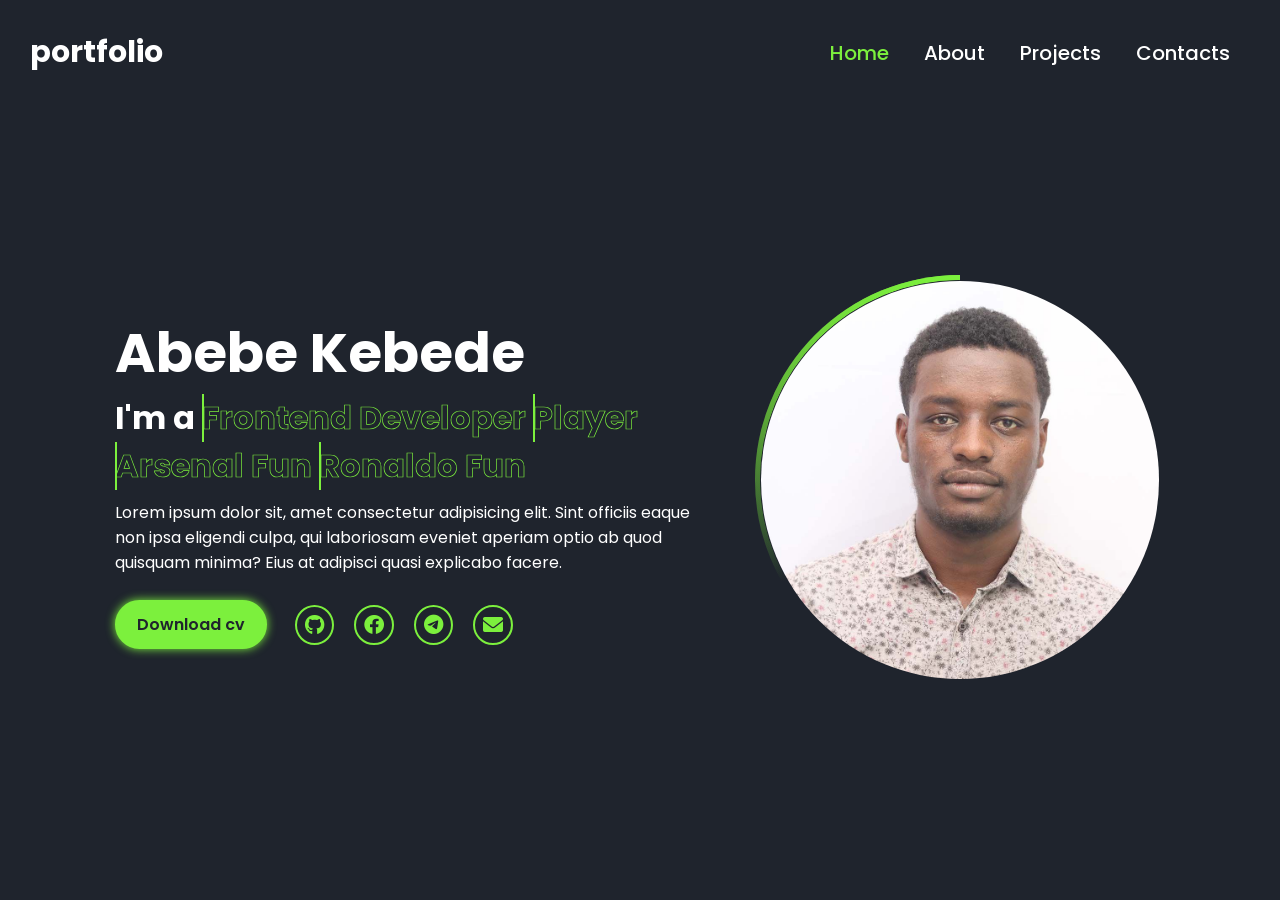
==== index.html @ 0ca0619a "Rename Html.html to index.html" ====
<!DOCTYPE html>
<html lang="en">
<head>
    <meta charset="UTF-8">
    <meta name="viewport" content="width=device-width, initial-scale=1.0">
    <title>Personal Website | Portfolio</title>
    <link rel="stylesheet" href="Css.css">
    <link rel="stylesheet" href="https://cdnjs.cloudflare.com/ajax/libs/font-awesome/6.0.0/css/all.min.css">

</head>
<body>
    
    <nav class="navbar">
        <a href="#" class="logo">portfolio</a>
        <ul>
            <li class="active"><a href="#">Home</a></li>
            <li><a href="#">About</a></li>
            <li><a href="#">Projects</a></li>
            <li><a href="#">Contacts</a></li>
        </ul>
    </nav>

    <div class="bars-animation">
        <div class="bar" style="--i:6;"></div>
        <div class="bar" style="--i:5;"></div>
        <div class="bar" style="--i:4;"></div>
        <div class="bar" style="--i:3;"></div>
        <div class="bar" style="--i:2;"></div>
        <div class="bar" style="--i:1"></div>
    </div>

    <section class="home">
        <div class="home-info">
            <h1>Abebe Kebede</h1>
            <h2>I'm a 
                <span style="--i:4;" display-text="Frontend Developer">Frontend Developer</span>
                <span style="--i:3;" display-text="Player">Player</span>
                <span style="--i:2;" display-text="Arsenal Fun">Arsenal Fun</span>
                <span style="--i:1;" display-text="Ronaldo Fun">Ronaldo Fun</span>
            </h2>
            <p>Lorem ipsum dolor sit, amet consectetur adipisicing elit. 
                Sint officiis eaque non ipsa eligendi culpa, qui laboriosam 
                eveniet aperiam optio ab quod quisquam minima? Eius at adipisci 
                quasi explicabo facere.</p>
                <div class="btn-sci">
                    <a href="#" class="btn">Download cv</a>
                    <div class="sci">
                        <a href="#"><i class="fa-brands fa-github"></i></a>
                        <a href="#"><i class="fa-brands fa-facebook"></i></a>
                        <a href="#"><i class="fa-brands fa-telegram"></i></a>
                        <a href="#"><i class="fa-solid fa-envelope"></i></a>
                    </div>
                </div>
        </div>

        <div class="home-img">
            <div class="img-box">
                <div class="img-item">
                    <img src="photo_2026-02-11_23-32-09.jpg" alt="photo">
                </div>
            </div>
        </div>

    </section>

</body>
</html>
---- Css.css ----
@import url('https://fonts.googleapis.com/css2?family=poppins:wght@300;400;500;600;700;900&display=swap');
*{
    margin: 0;
    padding: 0;
    box-sizing: border-box;
    font-family: 'poppins', sans-serif;
}
html{
    scroll-behavior: smooth;
}

a{
    color: white;
    text-decoration: none;
    
}
.navbar{
    position: fixed;
    left: 0;
    top: 0;
    width: 100%;
    
    display: flex;
    justify-content: space-between;
    align-items: center;
    z-index: 100;
    padding-right:50px ;
    visibility: hidden;
    opacity: 0;
    animation: show-content 1.5s linear forwards;
    animation-delay: 1.2s;

}
@keyframes show-content {
    100% {
        visibility: visible;
        opacity: 1;
    }
}

.navbar .logo{
    font-size: 30px;
    font-weight: 700;
    padding: 30px;
}
.navbar ul {
    display: flex;
}
.navbar ul li{
    list-style: none;
    margin-left: 35px;
}
.navbar ul li a{
    font-size: 20px;
    font-weight: 500;
    transition: .5s;

}
.navbar ul li:hover a,
.navbar ul li.active a{
    color: #7cf03d;
}
.home {
    display: flex;
    align-items: center;
    gap: 50px;
    height: 100vh;
    padding: 60px 9% 0;
    color: #fff;
    visibility: hidden;
    opacity: 0;
    animation: show-content 1.5s linear forwards;
    animation-delay: 1.2s;

}
.home-info h1 {
    font-size: 55px;
}
.home-info h2 {
    display: inline-block;
    font-size: 32px;
    margin-top: -10;
    
}
.home-info h2 span{
    position: relative;
    display: inline-block;
    color: transparent;
    -webkit-text-stroke: .7px #7cf03d;
    animation: display-text 16s linear infinite;
    animation-delay: calc(-4s *var(--i));
}

@keyframes display-text {
    25%,
    100% {
        display: none;
    }
}
.home-info h2 span::before {
    content: attr(display-text);
    position: absolute;
    width: 0%;
    border-right: 2px solid #7cf03d;
    color: #7cf03d;
    white-space: nowrap;
    overflow: hidden;
    animation: fill-text 4s linear infinite;
}

@keyframes fill-text {
    10%,
    100% {
        width: 0;
    }
    70%,
    90% {
        width: 100%;
    }
}
.home-info p {
    font-size: 16px;
    margin: 10px 0 25px;
}
.home-info .btn-sci {
    display: flex;
    align-items: center;
}
.btn {
    display: inline-block;
    padding: 10px 20px;
    background-color: #7cf03d;
    border: 2px solid #7cf03d ;
    border-radius: 40px;
    box-shadow: 0 0 10px #7cf03d;
    font-size: 16px;
    color: #1f242d;
    font-weight: 600;
    transition: .5s;
}
.btn:hover {
    background: transparent;
    color: #7cf03d;
    box-shadow: none;
}
.home-info .btn-sci .sci {
    margin-left: 20px;
}
.home-info .btn-sci .sci a{
    display: inline-flex;
    padding: 8px;
    border: 2px solid #7cf03d;
    border-radius: 50%;
    font-size: 20px;
    color: #7cf03d;
    margin: 0 8px;
    transition: .5s;
}
.home-info .btn-sci .sci a:hover{
    background: #7cf03d;
    color: #1f242d;
    box-shadow: 0 0 10px #7cf03d;
}
.home-img .img-box {
    position: relative;
    width: 32vw;
    height: 32vw;
    
    border-radius: 50%;
    padding: 5px;
    display: flex;
    justify-content: center;
    align-items: center;
    overflow: hidden;
}
.home-img .img-box::before,
.home-img .img-box::after {
    content: '';
    position: absolute;
    width: 100%;
    height: 100%;
    background: conic-gradient(transparent,transparent,transparent, #7cf03d);
    transform: rotate(0deg);
    animation: rotate-border 10s linear infinite;
    
}
.home-img .img-box::after {
    animation-delay: -5s ;
}

@keyframes rotate-border{
    100% {
        transform:  rotate(360deg); ;
    }
}
.home-img .img-box .img-item {
    position: relative;
    width: 100%;
    height: 100%;
    background: #1f242d;
    border-radius: 50%;
    border: .1px solid #1f242d;
    display: flex;
    justify-content: center;
    overflow: hidden;
    z-index: 1;
}
.home-img .img-box .img-item img {
    top: 30px;
    display: block;
    width: 100%;
    object-fit: cover;
    mix-blend-mode: lighten;
}
.bars-animation{
    position: absolute;
    width: 100%;
    height: 100%;
    display: flex;
    z-index: -1;
    
}
.bars-animation .bar {
    width: 100%;
    height: 100%;
    background: #1f242d;

    transform: translateY(-100%);
    animation: show-bars .5s ease-in-out forwards ;
    animation-delay: calc(.1s * var(--i));
}    

@keyframes show-bars{
    100%{
        transform: translateY(0);
    }
}
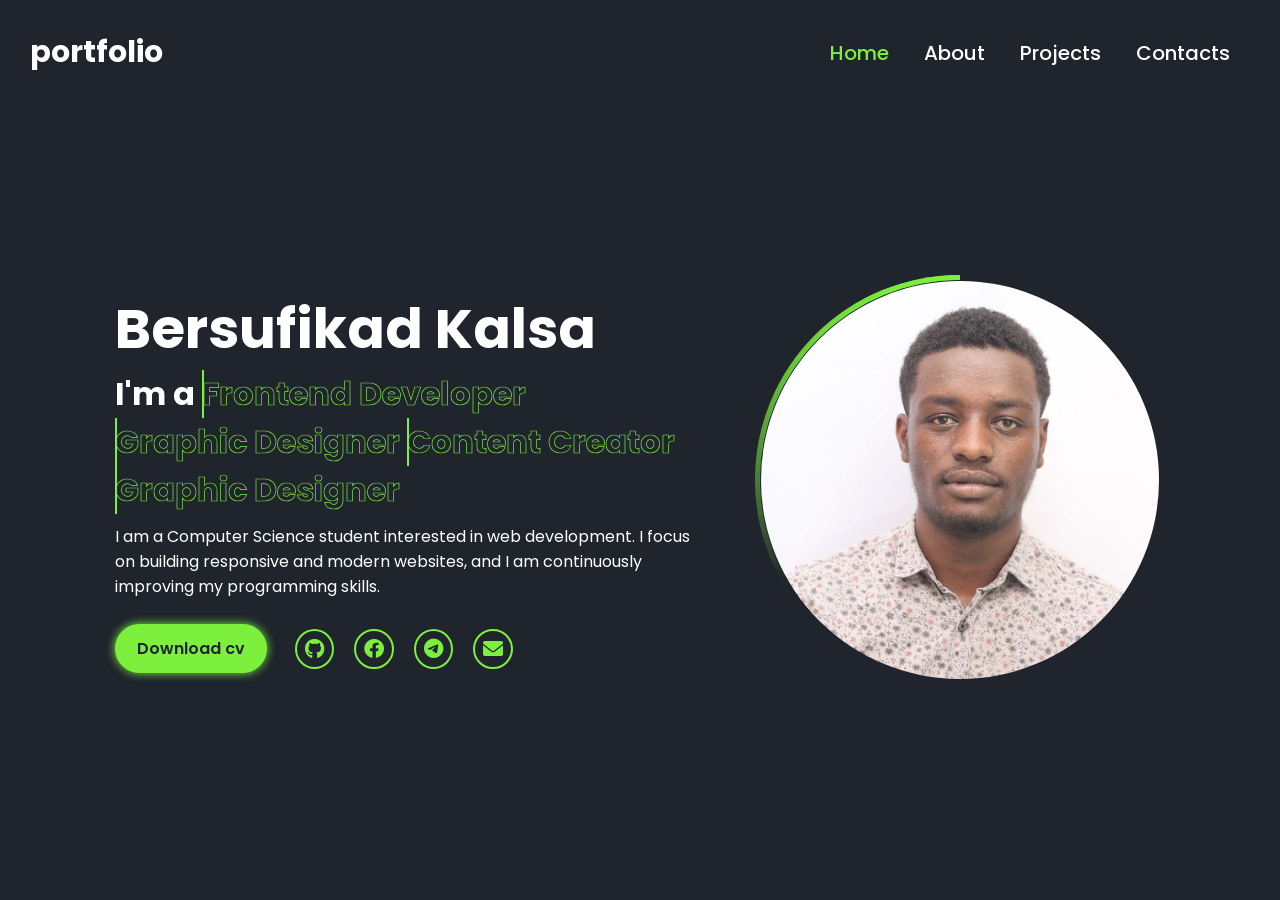
==== commit 49fead47: "change h1 h2 and p in class home" ====
--- a/index.html
+++ b/index.html
@@ -31,17 +31,16 @@
 
     <section class="home">
         <div class="home-info">
-            <h1>Abebe Kebede</h1>
+            <h1>Bersufikad Kalsa</h1>
             <h2>I'm a 
                 <span style="--i:4;" display-text="Frontend Developer">Frontend Developer</span>
-                <span style="--i:3;" display-text="Player">Player</span>
-                <span style="--i:2;" display-text="Arsenal Fun">Arsenal Fun</span>
-                <span style="--i:1;" display-text="Ronaldo Fun">Ronaldo Fun</span>
+                <span style="--i:3;" display-text="Graphic Designer">Graphic Designer</span>
+                <span style="--i:2;" display-text="Content Creator">Content Creator</span>
+                <span style="--i:1;" display-text="Graphic Designer">Graphic Designer</span>
             </h2>
-            <p>Lorem ipsum dolor sit, amet consectetur adipisicing elit. 
-                Sint officiis eaque non ipsa eligendi culpa, qui laboriosam 
-                eveniet aperiam optio ab quod quisquam minima? Eius at adipisci 
-                quasi explicabo facere.</p>
+            <p>I am a Computer Science student interested in web development. 
+                I focus on building responsive and modern websites, and 
+                I am continuously improving my programming skills.</p>
                 <div class="btn-sci">
                     <a href="#" class="btn">Download cv</a>
                     <div class="sci">
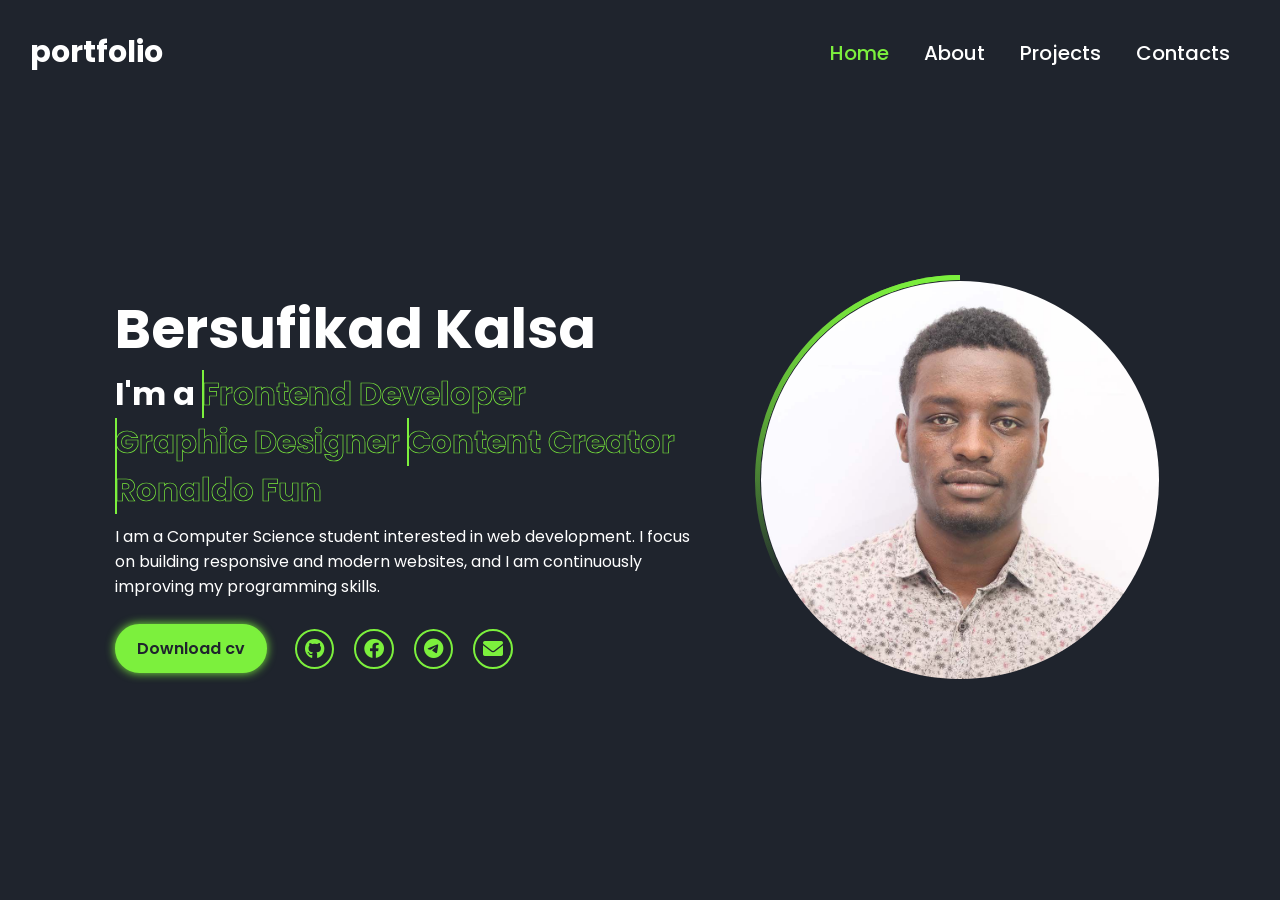
==== commit 7ffe2354: "change something" ====
--- a/index.html
+++ b/index.html
@@ -36,7 +36,7 @@
                 <span style="--i:4;" display-text="Frontend Developer">Frontend Developer</span>
                 <span style="--i:3;" display-text="Graphic Designer">Graphic Designer</span>
                 <span style="--i:2;" display-text="Content Creator">Content Creator</span>
-                <span style="--i:1;" display-text="Graphic Designer">Graphic Designer</span>
+                <span style="--i:1;" display-text="Graphic Designer">Ronaldo Fun</span>
             </h2>
             <p>I am a Computer Science student interested in web development. 
                 I focus on building responsive and modern websites, and 
